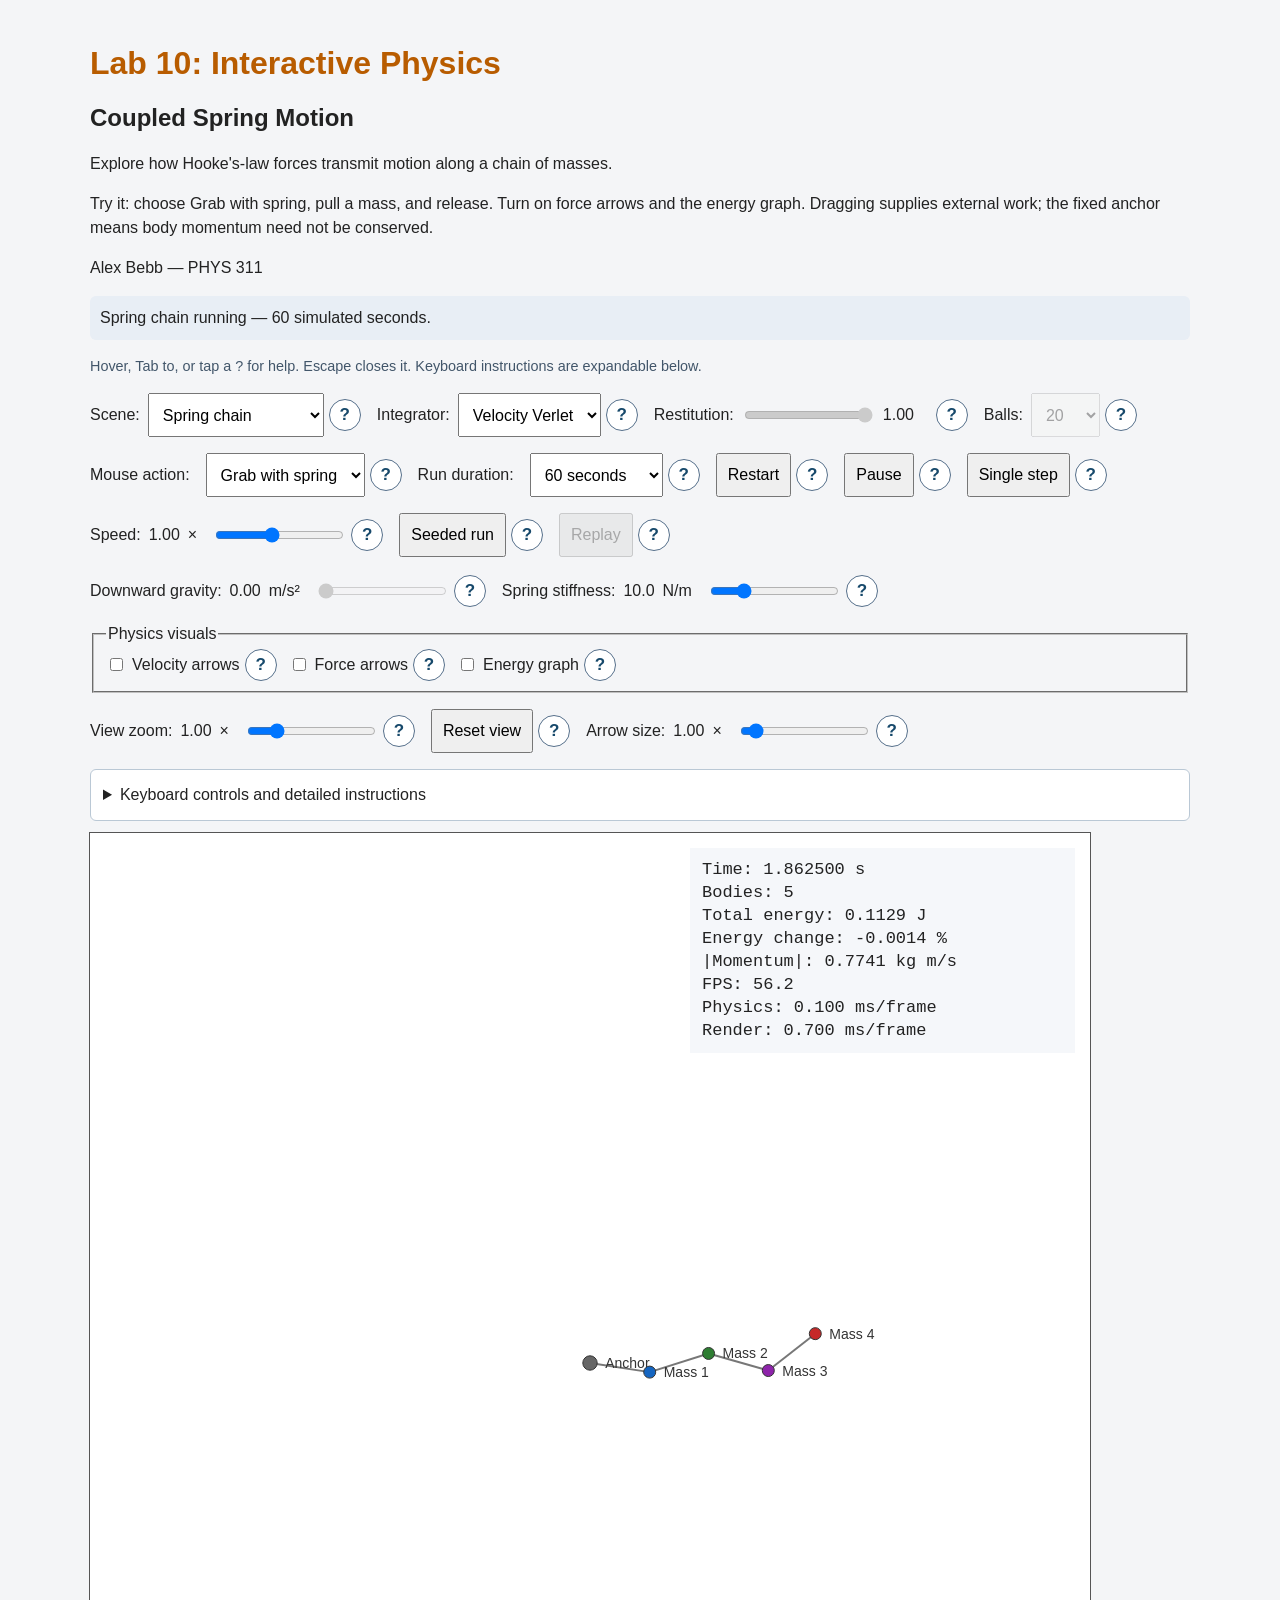
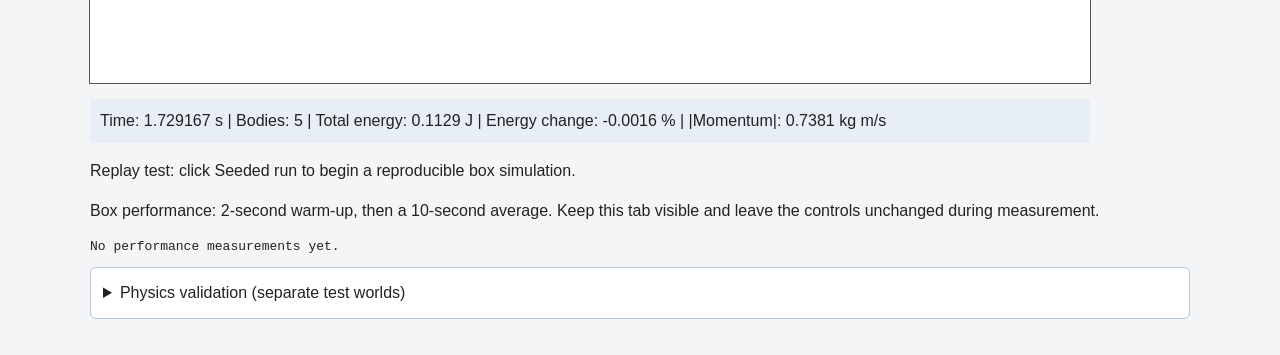
==== project/index.html @ 2d0d8fc6 "Save suspension prototype and project proposal" ====
<!DOCTYPE html>
<html lang="en">

<head>
    <meta charset="UTF-8">
    <meta name="viewport" content="width=device-width, initial-scale=1.0">
    <title>PHYS 311 — Lab 10</title>
    <link rel="icon" href="data:,">
    <link rel="stylesheet" href="./style.css">
    <link rel="stylesheet" href="./control-help.css">
</head>

<body>
    <main>
        <h1>Lab 10: Interactive Physics</h1>
        <section aria-labelledby="purposeHeading">
            <h2 id="purposeHeading">Launch, Fall, and Bounce</h2>

            <p>
                How do gravity and bounce affect a launched ball?
                Launch a ball, compare its motion with the predicted path,
                and explore what happens when it hits the walls.
            </p>

            <p>
                <strong>Try it:</strong>
                Choose the ball-box scene and “Launch a ball.”
                Set downward gravity to 2 m/s², then press in an empty
                part of the box, pull backward, and release.
                Change restitution to compare nearly elastic bounces
                with bounces that lose kinetic energy.
            </p>

            <p>
                The dashed preview predicts free flight under gravity.
                It ends at the box boundary and does not predict collisions
                with other balls. Launching and dragging add energy, so
                energy changes during interaction are not conservation tests.
            </p>
        </section>
        <p>Alex Bebb — PHYS 311</p>

        <p id="status">Loading JavaScript…</p>

        <div class="controls">
            <label for="sceneSelect">
                Scene:
                <select id="sceneSelect">
                    <option value="box">20-ball box</option>
                    <option value="gravity">Gravitational orbits</option>
                    <option value="springs" selected>Spring chain</option>
                </select>
            </label>

            <label for="integratorSelect">
                Integrator:
                <select id="integratorSelect">
                    <option value="verlet">Velocity Verlet</option>
                    <option value="euler-cromer">Euler–Cromer</option>
                    <option value="euler">Euler</option>
                </select>
            </label>

            <label for="restitutionInput">
                Restitution:
                <input id="restitutionInput" type="range" min="0" max="1" step="0.05" value="1">
                <span id="restitutionValue">1.00</span>
            </label>

            <label for="bodyCountSelect">
                Balls:
                <select id="bodyCountSelect">
                    <option value="20">20</option>
                    <option value="50">50</option>
                    <option value="100">100</option>
                    <option value="200">200</option>
                </select>
            </label>

            <label for="interactionSelect">Mouse action:</label>
            <select id="interactionSelect">
                <option value="drag" selected>Grab with spring</option>
                <option value="launch">Launch a ball</option>
            </select>

            <label for="durationSelect">Run duration:</label>
            <select id="durationSelect" aria-describedby="durationHelp">
                <option value="30">30 seconds</option>
                <option value="60" selected>60 seconds</option>
                <option value="120">120 seconds</option>
                <option value="unlimited">Unlimited</option>
            </select>

            <button id="restartButton" type="button">Restart</button>
            <button id="pauseButton" type="button">Pause</button>
            <button id="stepButton" type="button">Single step</button>

            <label for="speedInput">
                Speed: <span id="speedValue">1.00</span>×
            </label>
            <input id="speedInput" type="range" min="0.25" max="2" step="0.25" value="1">
            <button id="seededRunButton" type="button">Seeded run</button>
            <button id="replayButton" type="button" disabled>Replay</button>
        </div>

        <p>
            Keyboard shortcuts when no form control is focused:
            Space = pause/resume;
            period (.) = single step;
            R = reset;
            − / + = speed;
            I = cycle integrators.
            Use Tab to reach controls and arrow keys to adjust sliders
            or select options.
        </p>

        <div class="controls">
            <label for="gravityInput">
                Downward gravity:
                <span id="gravityValue">0.00</span> m/s²
            </label>
            <input id="gravityInput" type="range" min="0" max="10" step="0.1" value="0">

            <label for="stiffnessInput">
                Spring stiffness:
                <span id="stiffnessValue">10.0</span> N/m
            </label>
            <input id="stiffnessInput" type="range" min="1" max="40" step="1" value="10">
        </div>

        <p>
            Gravity and restitution apply to the ball box.
            Spring stiffness applies to the spring chain.
            Changing gravity or stiffness starts a new energy comparison.
        </p>

        <p>
            Grab mode: drag an existing body with a spring.
            Launch mode (ball box only): press on empty space inside the box,
            pull backward, and release. A longer pull gives a faster launch.
        </p>
        <fieldset>
            <legend>Physics visuals</legend>

            <label for="showVelocity">
                <input id="showVelocity" type="checkbox">
                Velocity arrows
            </label>

            <label for="showForce">
                <input id="showForce" type="checkbox">
                Force arrows
            </label>

            <label for="showEnergy">
                <input id="showEnergy" type="checkbox">
                Energy graph
            </label>
        </fieldset>

        <div class="controls">
            <label for="zoomInput">
                View zoom: <span id="zoomValue">1.00</span>×
            </label>
            <input id="zoomInput" type="range" min="0.5" max="3" step="0.1" value="1">
            <button id="resetViewButton" type="button">Reset view</button>

            <label for="arrowScaleInput">
                Arrow size: <span id="arrowScaleValue">1.00</span>×
            </label>
            <input id="arrowScaleInput" type="range" min="0.25" max="10" step="0.25" value="1">
        </div>

        <p>
            Zoom changes the view around its center; zooming in may hide
            bodies near the edges. Reset view restores 1× zoom.
            Arrow size magnifies both arrow types without changing the physics.
            Arrow lengths remain capped.
        </p>

        <p>
            Velocity arrows show motion direction and relative speed.
            Force arrows show the most recently calculated continuous force;
            collision impulses are not included. Long arrows are capped.
            The energy graph shows recent total mechanical energy, including
            changes caused by interaction.
        </p>

        <p id="canvasKeyboardHelp">
            Keyboard: Tab to the canvas.
            In Grab mode, N grabs the next movable body;
            arrow keys move its spring target; G releases it.
            In Launch mode, Enter begins aiming;
            arrow keys adjust the pull;
            Shift plus arrow keys moves the launch position;
            Enter launches.
            Escape cancels either interaction.
            Space pauses or resumes; period advances one step.
        </p>

        <canvas id="sim" width="1000" height="850" tabindex="0" aria-label="Interactive physics simulation"
            aria-describedby="canvasKeyboardHelp">
            Your browser does not support HTML Canvas.
        </canvas>

        <p id="textDiagnostics" aria-label="Simulation diagnostics">
            Waiting for simulation data.
        </p>
        <section id="energyPanel" hidden aria-labelledby="energyHeading">
            <h2 id="energyHeading">Mechanical energy</h2>

            <canvas id="energyCanvas" width="1000" height="180" role="img"
                aria-label="Recent total mechanical energy versus simulated time" aria-describedby="energySummary">
                The energy graph requires Canvas support.
                Its latest value is provided below.
            </canvas>

            <p id="energySummary">Waiting for energy samples.</p>
        </section>

        <p id="durationHelp">
            Duration is measured in simulated seconds.
            Changes apply on Restart or when switching scenes.
            Seeded run and Replay always use 60 seconds.
        </p>

        <p id="replayResults">
            Replay test: click Seeded run to begin a reproducible box simulation.
        </p>

        <p>
            Box performance: 2-second warm-up, then a 10-second average.
            Keep this tab visible and leave the controls unchanged during measurement.
        </p>
        <pre id="performanceResults">No performance measurements yet.</pre>

    </main>

    <script type="module" src="./main.js"></script>
    <script type="module" src="./control-help.js"></script>
</body>

</html>
---- project/style.css ----
body {
  margin: 0;
  padding: 24px;
  font-family: Arial, sans-serif;
  background: #f4f5f7;
  color: #222;
}

main {
  max-width: 1100px;
  margin: 0 auto;
}

h1 {
  color: #b85c00;
}

#status {
  padding: 10px;
  background: #e8eef5;
  border-radius: 6px;
}

canvas {
  display: block;
  width: 100%;
  max-width: 1000px;
  height: auto;
  background: white;
  border: none;
  outline: 1px solid #555;
  touch-action: none;
}

.controls {
  display: flex;
  flex-wrap: wrap;
  align-items: center;
  gap: 16px;
  margin: 16px 0;
}

.controls label {
  display: flex;
  align-items: center;
  gap: 8px;
}

.controls select,
.controls button {
  font: inherit;
  padding: 6px 10px;
}

.controls button {
  cursor: pointer;
}

#restitutionValue {
  min-width: 3em;
}

button:focus-visible,
input:focus-visible,
select:focus-visible {
  outline: 3px solid #1565c0;
  outline-offset: 3px;
}

#sim:focus-visible {
  outline: 3px solid #005a9c;
  outline-offset: 4px;
}

#energyPanel[hidden] {
  display: none;
}

#energyPanel {
  max-width: 1000px;
  margin: 20px 0;
}

#energyHeading {
  font-size: 1.1rem;
}

#energyCanvas {
  width: 100%;
  max-width: 1000px;
  height: 180px;
  touch-action: auto;
}

#energySummary {
  font-size: 0.9rem;
  line-height: 1.4;
}

/* Responsive controls and simulation display. */
* {
  box-sizing: border-box;
}

body {
  padding: clamp(12px, 3vw, 24px);
}

main {
  min-width: 0;
}

#sim {
  width: 100%;
  max-width: 1000px;
  aspect-ratio: 1000 / 850;
  height: auto;
}

fieldset {
  min-width: 0;
  display: flex;
  flex-wrap: wrap;
  gap: 12px;
}

fieldset label {
  display: inline-flex;
  align-items: center;
  gap: 6px;
}

.controls label {
  flex-wrap: wrap;
}

button,
select,
input {
  max-width: 100%;
}

button,
select {
  min-height: 44px;
}

input[type="range"] {
  min-height: 32px;
}

p {
  line-height: 1.5;
}

pre {
  white-space: pre-wrap;
  overflow-wrap: anywhere;
}

#textDiagnostics {
  max-width: 1000px;
  padding: 10px;
  background: #e8eef5;
  font-variant-numeric: tabular-nums;
  overflow-wrap: anywhere;
}

@media (max-width: 600px) {
  .controls {
    gap: 10px;
  }

  h1 {
    font-size: 1.5rem;
  }
}
---- project/control-help.css ----
.help-unit { display: inline-flex; align-items: center; gap: 5px; max-width: 100%; }
.help-unit > label { min-width: 0; flex-wrap: wrap; }
.controls .help-button, .help-button {
    flex: 0 0 32px; width: 32px; height: 32px; min-height: 32px;
    padding: 0; border: 1px solid #56708b; border-radius: 50%;
    background: #fff; color: #17496b; font: bold 17px Arial, sans-serif;
    cursor: help;
}
.help-button:focus-visible { outline: 3px solid #1565c0; outline-offset: 3px; }
.control-tooltip {
    position: fixed; z-index: 1000; box-sizing: border-box;
    width: min(340px, calc(100vw - 24px)); max-height: calc(100dvh - 24px);
    overflow: auto; padding: 12px 14px; border: 1px solid #6b839a;
    border-radius: 8px; background: #142d42; color: white;
    box-shadow: 0 4px 15px #0004; font: 15px/1.45 Arial, sans-serif;
}
.control-tooltip[hidden] { display: none; }
.help-note { font-size: .9rem; color: #42566a; }
.reference-details, .validation-details {
    margin: 12px 0; padding: 10px 12px; border: 1px solid #bac8d5;
    border-radius: 6px; background: #fff;
}
summary { cursor: pointer; padding: 6px 0; }
summary:focus-visible { outline: 3px solid #1565c0; }
.validation-details button { padding: 8px 12px; font: inherit; }
.validation-details pre { white-space: pre-wrap; overflow-wrap: anywhere; font-size: 13px; }
@media (pointer: coarse) {
    .controls .help-button, .help-button { flex-basis: 44px; width: 44px; height: 44px; }
}
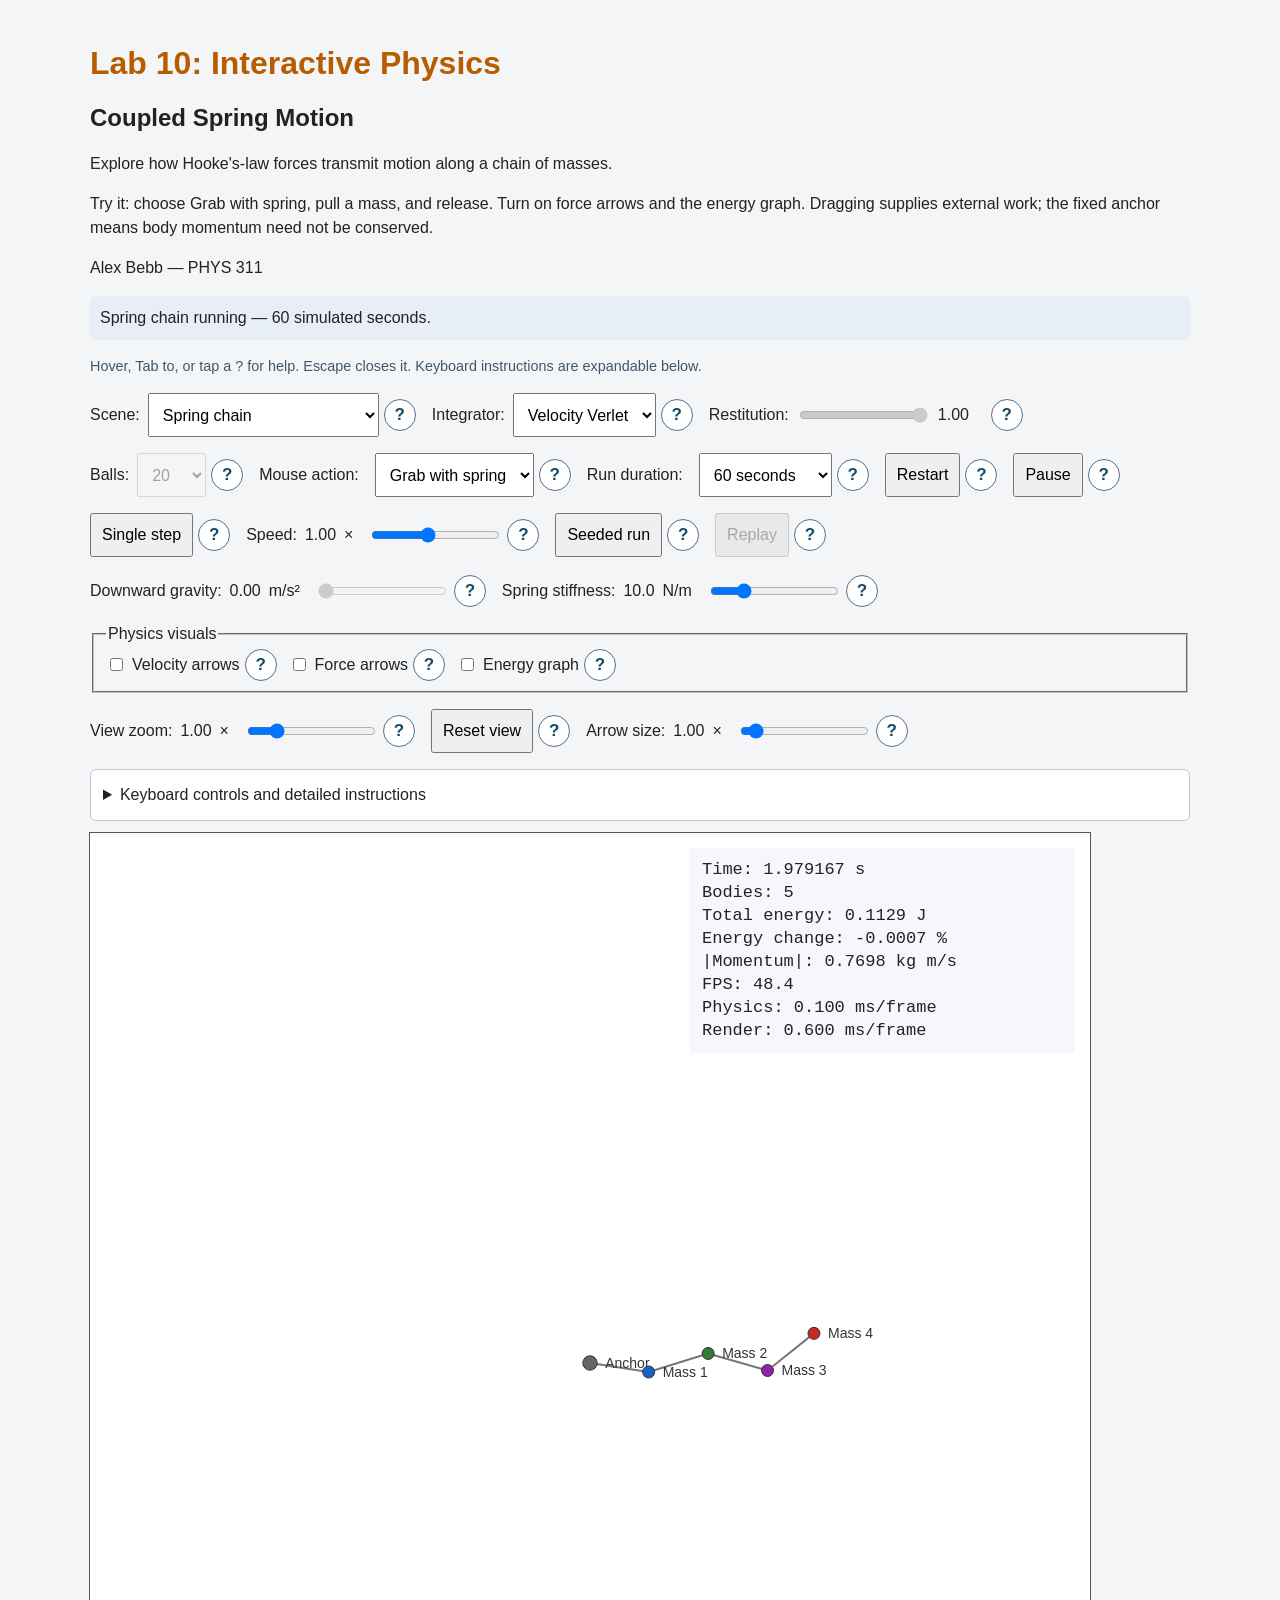
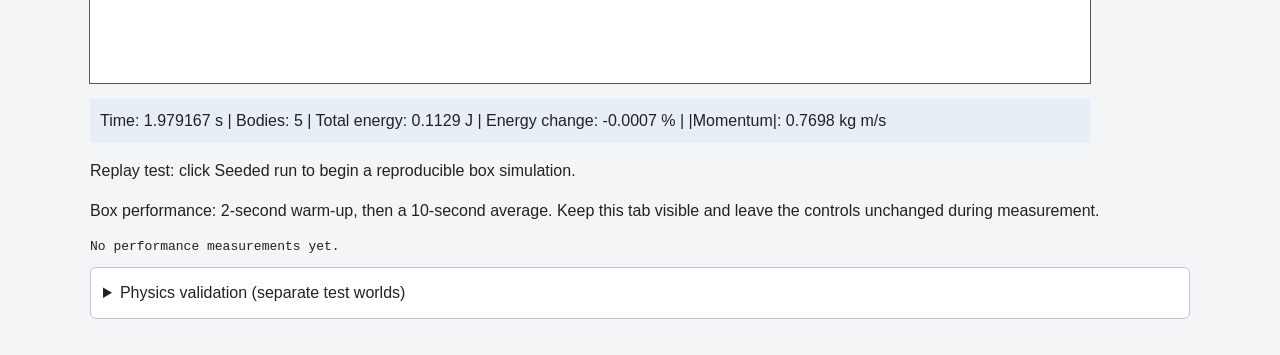
==== commit 8c240800: "Add fixed-support suspension scene using angular Verlet" ====
--- a/project/index.html
+++ b/project/index.html
@@ -49,6 +49,7 @@
                     <option value="box">20-ball box</option>
                     <option value="gravity">Gravitational orbits</option>
                     <option value="springs" selected>Spring chain</option>
+                    <option value="suspension">Burial Shaft — suspension</option>
                 </select>
             </label>
 
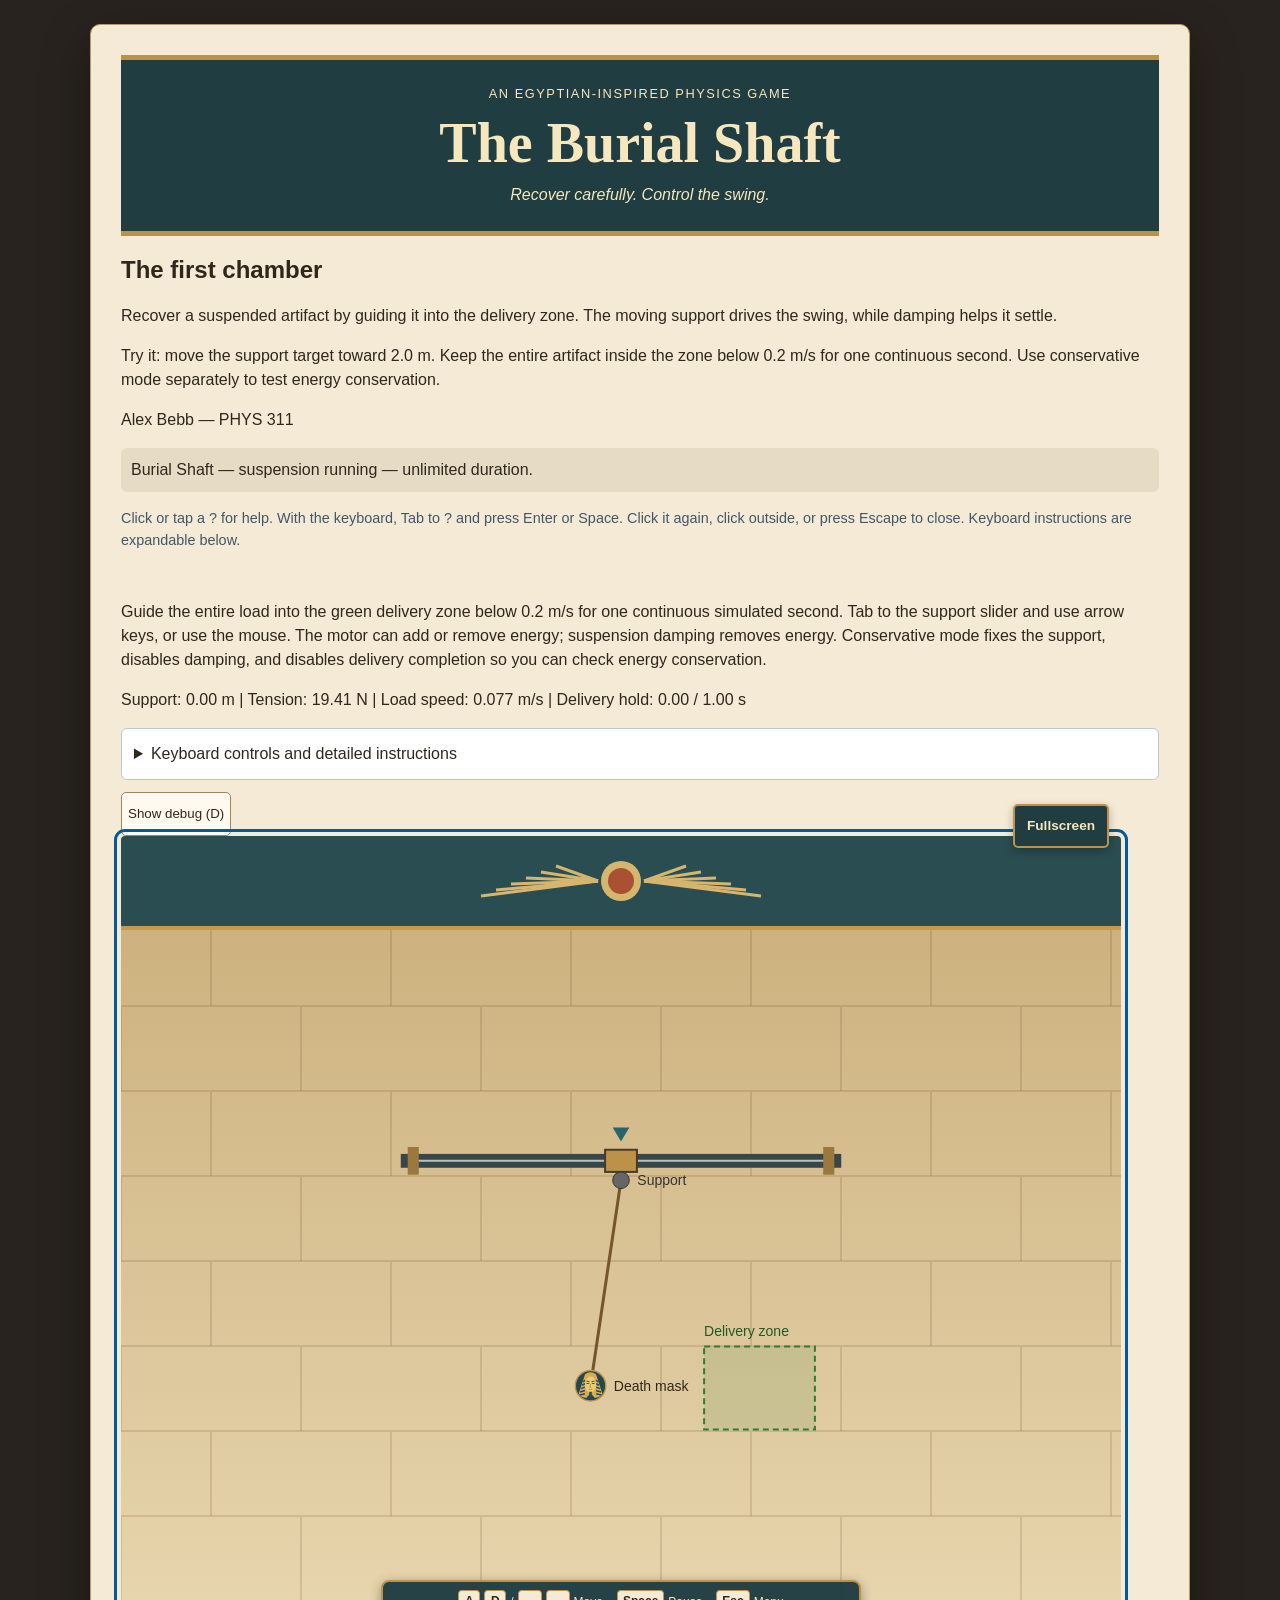
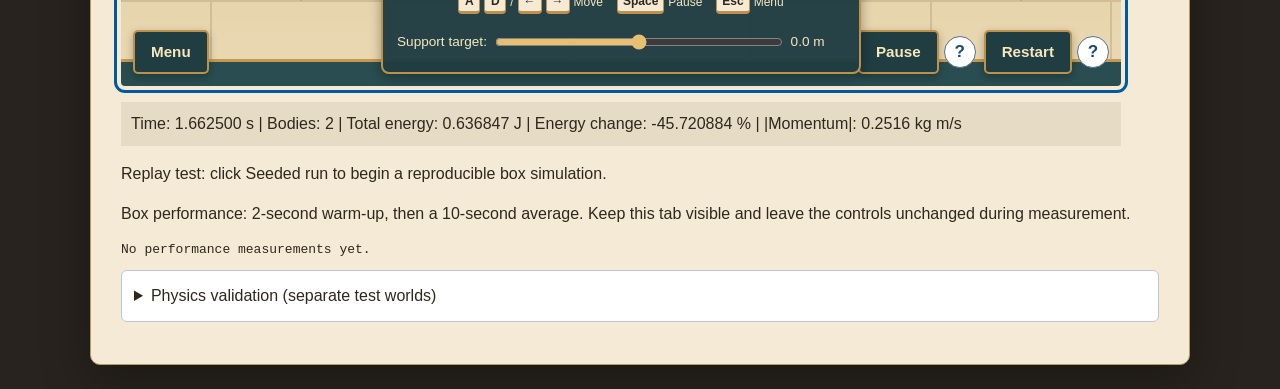
==== commit bb35c4a3: "Pushing for the midweek check-in" ====
--- a/project/index.html
+++ b/project/index.html
@@ -4,7 +4,7 @@
 <head>
     <meta charset="UTF-8">
     <meta name="viewport" content="width=device-width, initial-scale=1.0">
-    <title>PHYS 311 — Lab 10</title>
+    <title>The Burial Shaft — Alex Bebb</title>
     <link rel="icon" href="data:,">
     <link rel="stylesheet" href="./style.css">
     <link rel="stylesheet" href="./control-help.css">
@@ -12,30 +12,24 @@
 
 <body>
     <main>
-        <h1>Lab 10: Interactive Physics</h1>
+        <header class="game-header">
+            <p class="game-eyebrow">An Egyptian-inspired physics game</p>
+            <h1>The Burial Shaft</h1>
+            <p class="game-subtitle">Recover carefully. Control the swing.</p>
+        </header>
+
         <section aria-labelledby="purposeHeading">
-            <h2 id="purposeHeading">Launch, Fall, and Bounce</h2>
-
+            <h2 id="purposeHeading">The first chamber</h2>
             <p>
-                How do gravity and bounce affect a launched ball?
-                Launch a ball, compare its motion with the predicted path,
-                and explore what happens when it hits the walls.
+                Guide a suspended archaeological find into the delivery zone.
+                Move the support carefully, let the swinging settle, and keep
+                the entire load inside the zone below 0.2 m/s for one second.
             </p>
-
             <p>
-                <strong>Try it:</strong>
-                Choose the ball-box scene and “Launch a ball.”
-                Set downward gravity to 2 m/s², then press in an empty
-                part of the box, pull backward, and release.
-                Change restitution to compare nearly elastic bounces
-                with bounces that lose kinetic energy.
-            </p>
-
-            <p>
-                The dashed preview predicts free flight under gravity.
-                It ends at the box boundary and does not predict collisions
-                with other balls. Launching and dragging add energy, so
-                energy changes during interaction are not conservation tests.
+                Choose <strong>Burial Shaft — suspension</strong>.
+                Use the support slider with the mouse, or Tab to it and
+                use the arrow keys. Restart begins a new attempt.
+                The other scenes remain available as physics demonstrations.
             </p>
         </section>
         <p>Alex Bebb — PHYS 311</p>
@@ -48,8 +42,8 @@
                 <select id="sceneSelect">
                     <option value="box">20-ball box</option>
                     <option value="gravity">Gravitational orbits</option>
-                    <option value="springs" selected>Spring chain</option>
-                    <option value="suspension">Burial Shaft — suspension</option>
+                    <option value="springs">Spring chain</option>
+                    <option value="suspension" selected>Burial Shaft — suspension</option>
                 </select>
             </label>
 
@@ -87,13 +81,14 @@
             <label for="durationSelect">Run duration:</label>
             <select id="durationSelect" aria-describedby="durationHelp">
                 <option value="30">30 seconds</option>
-                <option value="60" selected>60 seconds</option>
+                <option value="60">60 seconds</option>
                 <option value="120">120 seconds</option>
-                <option value="unlimited">Unlimited</option>
+                <option value="unlimited" selected>Unlimited</option>
             </select>
 
             <button id="restartButton" type="button">Restart</button>
             <button id="pauseButton" type="button">Pause</button>
+            <button id="menuButton" type="button">Menu</button>
             <button id="stepButton" type="button">Single step</button>
 
             <label for="speedInput">
@@ -235,6 +230,58 @@
         </p>
         <pre id="performanceResults">No performance measurements yet.</pre>
 
+        <dialog id="gameMenu" aria-labelledby="gameMenuHeading">
+            <h2 id="gameMenuHeading">The Burial Shaft</h2>
+            <p id="gameMenuStatus">Game paused.</p>
+            <p class="menu-hint">
+                Press Esc or choose Close menu to inspect the paused scene.
+                Choose Resume when you are ready to continue.
+            </p>
+
+            <div class="menu-actions">
+                <button id="menuResume" type="button" autofocus>
+                    Resume
+                </button>
+                <button id="menuRestart" type="button">
+                    Restart scene
+                </button>
+            </div>
+
+            <details id="menuSettings">
+                <summary>Settings and physics tools</summary>
+                <p>
+                    Scene and certain physics changes restart the simulation.
+                    Close the menu or select Resume when ready to continue.
+                </p>
+                <div id="menuSettingsContent"></div>
+            </details>
+
+            <details class="menu-instructions">
+                <summary>Instructions</summary>
+                <p>
+                    In the Burial Shaft, move the support slider to guide the
+                    suspended artifact. Tab to the slider and use the arrow
+                    keys for keyboard control.
+                </p>
+                <p>
+                    Keep the entire artifact inside the delivery zone below
+                    0.2 m/s for one continuous simulated second.
+                    Moving the support can add or remove energy;
+                    damping gradually reduces the swing.
+                </p>
+                <p>
+                    Conservative mode fixes the support, removes damping,
+                    and disables delivery completion for physics testing.
+                </p>
+                <p>
+                    Other physics scenes retain their own controls and
+                    question-mark help buttons.
+                </p>
+            </details>
+
+            <button id="menuClose" type="button">Close menu</button>
+        </dialog>
+
     </main>
 
     <script type="module" src="./main.js"></script>
--- a/project/style.css
+++ b/project/style.css
@@ -174,4 +174,419 @@
   h1 {
     font-size: 1.5rem;
   }
+}
+
+/* Burial Shaft visual theme */
+body {
+  background: #28231e;
+  color: #30271c;
+}
+
+main {
+  padding: clamp(14px, 3vw, 30px);
+  background: #f4ead5;
+  border: 1px solid #b59a66;
+  border-radius: 10px;
+  box-shadow: 0 16px 50px #0005;
+}
+
+.game-header {
+  padding: 24px 16px;
+  text-align: center;
+  color: #f6e7be;
+  background: #203d42;
+  border-top: 5px solid #bb914b;
+  border-bottom: 5px solid #bb914b;
+}
+
+.game-header h1 {
+  margin: 8px 0;
+  color: #f6e7be;
+  font-family: Georgia, serif;
+  font-size: clamp(2rem, 5vw, 3.5rem);
+}
+
+.game-eyebrow {
+  margin: 0;
+  font-size: 0.8rem;
+  letter-spacing: 0.12em;
+  text-transform: uppercase;
+}
+
+.game-subtitle {
+  margin: 0;
+  font-style: italic;
+}
+
+button,
+select {
+  color: #30271c;
+  background: #fffaf0;
+  border: 1px solid #9d855d;
+  border-radius: 5px;
+}
+
+button:not(:disabled) {
+  cursor: pointer;
+}
+
+button:not(:disabled):hover {
+  background: #e9d7ae;
+}
+
+button:disabled,
+select:disabled {
+  opacity: 0.6;
+}
+
+input[type="range"],
+input[type="checkbox"] {
+  accent-color: #28656a;
+}
+
+#status,
+#textDiagnostics {
+  background: #e6dcc5;
+}
+
+#sim {
+  outline: 2px solid #8b7049;
+  border-radius: 4px;
+}
+
+/* In-game pause menu */
+#gameMenu {
+  width: min(480px, calc(100vw - 32px));
+  max-height: calc(100dvh - 32px);
+  overflow-y: auto;
+  padding: 28px;
+  color: #f6e7be;
+  background: #203d42;
+  border: 3px solid #c49a50;
+  border-radius: 8px;
+  box-shadow: 0 20px 80px #0008;
+}
+
+#gameMenu::backdrop {
+  background: rgb(15 18 18 / 72%);
+}
+
+#gameMenu h2 {
+  margin-top: 0;
+  text-align: center;
+  font-family: Georgia, serif;
+  font-size: 1.8rem;
+}
+
+#gameMenuStatus {
+  text-align: center;
+}
+
+.menu-actions {
+  display: grid;
+  gap: 12px;
+}
+
+#gameMenu button {
+  width: 100%;
+  min-height: 48px;
+  padding: 10px 16px;
+  font: inherit;
+}
+
+.menu-instructions {
+  margin: 20px 0;
+  padding: 12px;
+  border: 1px solid #b59a66;
+}
+
+.menu-instructions summary {
+  cursor: pointer;
+  font-weight: bold;
+}
+
+#gameMenu :focus-visible {
+  outline: 3px solid #f4d77d;
+  outline-offset: 4px;
+}
+
+.game-toolbar {
+  display: flex;
+  flex-wrap: wrap;
+  align-items: center;
+  gap: 10px;
+  margin: 14px 0;
+}
+
+#menuSettings {
+  margin: 20px 0;
+  padding: 12px;
+  border: 1px solid #b59a66;
+}
+
+#menuSettings>summary {
+  cursor: pointer;
+  font-weight: bold;
+}
+
+#menuSettingsContent {
+  margin-top: 14px;
+  padding: 14px;
+  color: #30271c;
+  background: #f4ead5;
+  border-radius: 5px;
+}
+
+#menuSettingsContent .controls {
+  gap: 12px;
+}
+
+#menuSettingsContent button {
+  width: auto;
+}
+
+/* Keep question-mark buttons compact inside the menu. */
+#gameMenu .help-button {
+  width: 28px;
+  min-width: 28px;
+  min-height: 28px;
+  height: 28px;
+  padding: 0;
+}
+
+#menuSettingsContent .visuals-select-all {
+  flex-basis: 100%;
+  padding-bottom: 10px;
+  border-bottom: 1px solid #b59a66;
+  font-weight: bold;
+}
+
+.menu-hint {
+  font-size: 0.9rem;
+  line-height: 1.5;
+  color: #f6e7be;
+  text-align: center;
+}
+
+/* Game controls layered over the canvas. */
+.game-area {
+  position: relative;
+  width: 100%;
+  max-width: 1000px;
+  isolation: isolate;
+}
+
+.game-area .game-toolbar {
+  position: absolute;
+  z-index: 2;
+  top: 12px;
+  left: 12px;
+  right: 12px;
+  justify-content: center;
+  gap: 8px;
+  margin: 0;
+  pointer-events: none;
+}
+
+.game-area .game-toolbar>* {
+  pointer-events: auto;
+}
+
+.game-toolbar button:not(.help-button) {
+  min-height: 44px;
+  padding: 8px 16px;
+  font: bold 0.95rem Arial, sans-serif;
+  color: #f6e7be;
+  background: #203d42;
+  border: 2px solid #bb914b;
+  box-shadow: 0 3px 8px #0004;
+}
+
+.game-toolbar button:not(.help-button):hover {
+  background: #28656a;
+}
+
+.game-bottom-controls {
+  position: absolute;
+  z-index: 2;
+  bottom: 12px;
+  left: 50%;
+  transform: translateX(-50%);
+  width: min(560px, calc(100% - 24px));
+  padding: 8px 14px;
+  color: #f6e7be;
+  background: rgb(32 61 66 / 96%);
+  border: 2px solid #bb914b;
+  border-radius: 8px;
+  box-shadow: 0 3px 12px #0005;
+}
+
+.game-bottom-controls[hidden] {
+  display: none;
+}
+
+.game-shortcuts {
+  display: flex;
+  flex-wrap: wrap;
+  justify-content: center;
+  align-items: center;
+  gap: 6px 14px;
+  margin-bottom: 6px;
+  font-size: 0.75rem;
+}
+
+.game-shortcuts>span {
+  display: inline-flex;
+  align-items: center;
+  gap: 4px;
+}
+
+.game-shortcuts kbd {
+  padding: 3px 5px;
+  min-width: 22px;
+  text-align: center;
+  font: bold 0.75rem Arial, sans-serif;
+  color: #30271c;
+  background: #f4ead5;
+  border: 1px solid #bb914b;
+  border-bottom-width: 3px;
+  border-radius: 4px;
+}
+
+.game-support-control {
+  display: flex;
+  flex-wrap: wrap;
+  align-items: center;
+  justify-content: center;
+  gap: 8px;
+  font-size: 0.85rem;
+}
+
+.game-support-control input {
+  flex: 1 1 100px;
+  min-width: 80px;
+  min-height: 44px;
+  margin: 0;
+  accent-color: #e7bf70;
+}
+
+.game-support-control output {
+  min-width: 4em;
+  font-variant-numeric: tabular-nums;
+}
+
+.game-area button:focus-visible,
+.game-area input:focus-visible {
+  outline: 3px solid #fff2b5;
+  outline-offset: 3px;
+}
+
+@media (max-width: 480px) {
+  .game-area .game-toolbar {
+    top: 6px;
+    left: 6px;
+    right: 6px;
+    gap: 5px;
+  }
+
+  .game-toolbar button:not(.help-button) {
+    padding: 6px 9px;
+    font-size: 0.8rem;
+  }
+
+  .game-bottom-controls {
+    bottom: 6px;
+    width: calc(100% - 12px);
+    padding: 6px 8px;
+  }
+
+  .game-shortcuts {
+    gap: 4px 8px;
+  }
+}
+
+/* Bottom corners: Menu left; Pause and Restart right. */
+.game-area .game-toolbar {
+  top: auto;
+  bottom: 12px;
+  left: 12px;
+  right: 12px;
+  display: flex;
+  flex-wrap: nowrap;
+  justify-content: flex-end;
+  align-items: center;
+  gap: 8px;
+}
+
+.game-area .game-toolbar > :first-child {
+  margin-right: auto;
+}
+
+/* Leave room between the two corner button groups. */
+.game-area .game-bottom-controls {
+  width: min(480px, calc(100% - 440px));
+}
+
+/* On narrower screens, put the slider above the corner buttons. */
+@media (max-width: 900px) {
+  .game-area .game-bottom-controls {
+    bottom: 72px;
+    width: min(480px, calc(100% - 24px));
+  }
+}
+
+@media (max-width: 480px) {
+  .game-area .game-toolbar {
+    top: auto;
+    bottom: 6px;
+    left: 6px;
+    right: 6px;
+    gap: 5px;
+  }
+
+  .game-area .game-bottom-controls {
+    bottom: 66px;
+    width: calc(100% - 12px);
+  }
+}
+
+/* Fullscreen action stays clear of the bottom gameplay controls. */
+.game-fullscreen-button {
+  position: absolute;
+  z-index: 3;
+  top: 12px;
+  right: 12px;
+  min-height: 44px;
+  padding: 8px 12px;
+  font: bold 0.85rem Arial, sans-serif;
+  color: #f6e7be;
+  background: #203d42;
+  border: 2px solid #bb914b;
+  border-radius: 5px;
+  box-shadow: 0 3px 8px #0004;
+}
+
+.game-fullscreen-button:not(:disabled):hover {
+  background: #28656a;
+}
+
+/* Preserve the canvas proportions; do not stretch the physics view. */
+.game-area:fullscreen {
+  width: 100%;
+  height: 100%;
+  max-width: none;
+  display: flex;
+  align-items: center;
+  justify-content: center;
+  background: #181b19;
+}
+
+.game-area:fullscreen #sim {
+  width: min(100vw, calc(100dvh * 1000 / 850));
+  max-width: none;
+  height: auto;
+  flex: 0 0 auto;
+  aspect-ratio: 1000 / 850;
+  border-radius: 0;
+  outline: none;
 }
--- a/project/control-help.css
+++ b/project/control-help.css
@@ -4,7 +4,7 @@
     flex: 0 0 32px; width: 32px; height: 32px; min-height: 32px;
     padding: 0; border: 1px solid #56708b; border-radius: 50%;
     background: #fff; color: #17496b; font: bold 17px Arial, sans-serif;
-    cursor: help;
+    cursor: pointer;
 }
 .help-button:focus-visible { outline: 3px solid #1565c0; outline-offset: 3px; }
 .control-tooltip {
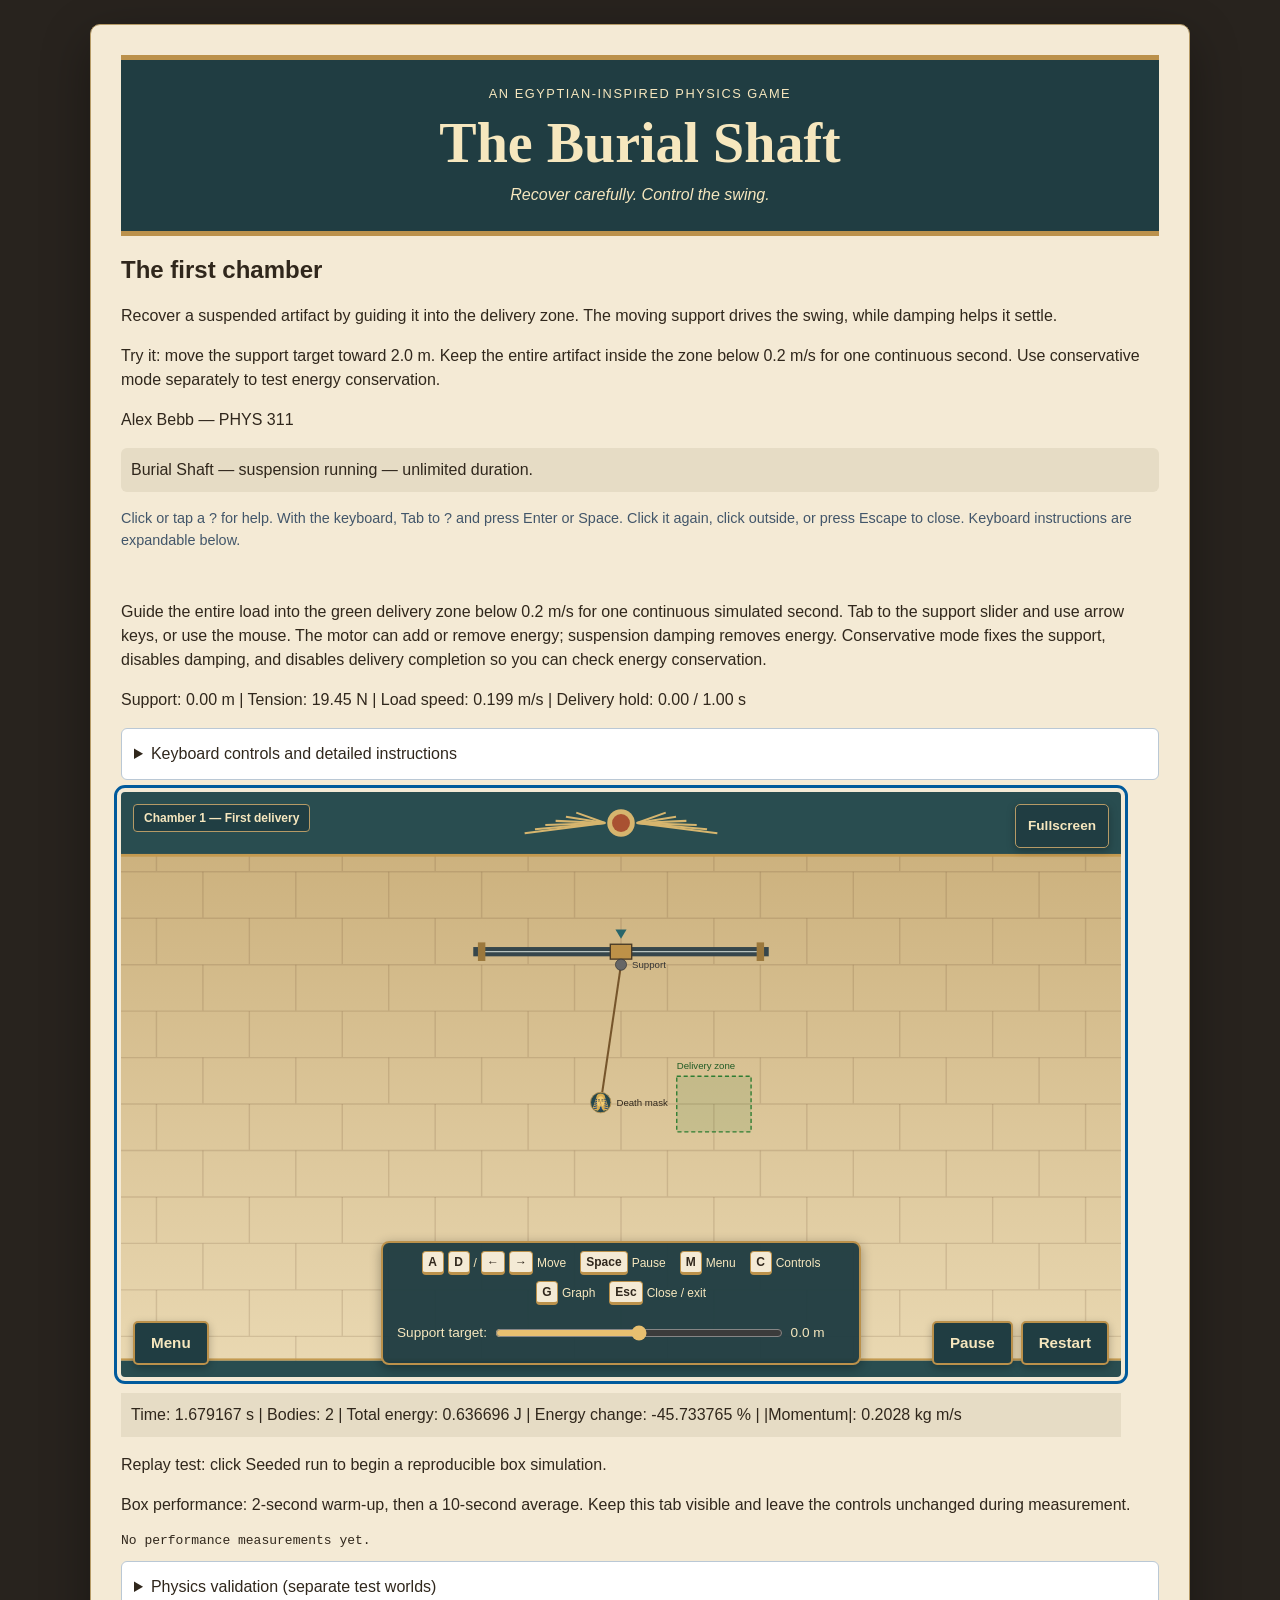
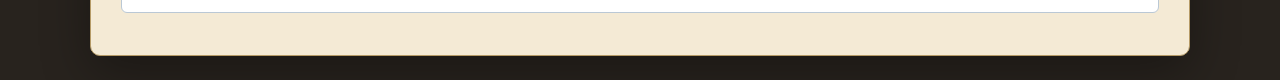
==== commit 8cb6d341: "Fix animation freeze caused by debug-panel startup order Start the animation after the game interfac" ====
--- a/project/index.html
+++ b/project/index.html
@@ -152,6 +152,10 @@
                 <input id="showEnergy" type="checkbox">
                 Energy graph
             </label>
+            <label for="showCoordinates">
+                <input id="showCoordinates" type="checkbox">
+                Pointer coordinates on game
+            </label>
         </fieldset>
 
         <div class="controls">
@@ -238,9 +242,12 @@
                 Choose Resume when you are ready to continue.
             </p>
 
-            <div class="menu-actions">
+            <div id="mainMenuActions" class="menu-actions">
                 <button id="menuResume" type="button" autofocus>
                     Resume
+                </button>
+                <button id="menuChamberSelect" type="button">
+                    Chamber Select
                 </button>
                 <button id="menuRestart" type="button">
                     Restart scene
--- a/project/style.css
+++ b/project/style.css
@@ -518,7 +518,7 @@
   gap: 8px;
 }
 
-.game-area .game-toolbar > :first-child {
+.game-area .game-toolbar> :first-child {
   margin-right: auto;
 }
 
@@ -589,4 +589,709 @@
   aspect-ratio: 1000 / 850;
   border-radius: 0;
   outline: none;
+}
+
+/* View buttons share the existing fullscreen corner on desktop. */
+.game-view-controls {
+  position: absolute;
+  z-index: 3;
+  top: 12px;
+  right: 12px;
+  display: flex;
+  flex-wrap: wrap;
+  gap: 6px;
+}
+
+.game-view-controls .game-fullscreen-button {
+  position: static;
+}
+
+.touch-view-button,
+.game-touch-movement {
+  display: none;
+}
+
+/* Expanded webpage view when native fullscreen is unavailable. */
+.game-area.is-expanded {
+  position: fixed;
+  inset: 0;
+  z-index: 1000;
+  width: 100%;
+  height: 100dvh;
+  max-width: none;
+  overflow: auto;
+  background: #181b19;
+}
+
+.game-area.is-expanded #sim {
+  width: min(100%, calc(100dvh * 1000 / 850));
+  margin-inline: auto;
+}
+
+/* Touch and narrow screens: controls occupy their own space. */
+.game-area.touch-layout {
+  display: flex;
+  flex-direction: column;
+  gap: 8px;
+}
+
+.game-area.touch-layout #sim {
+  order: 0;
+  flex: 0 0 auto;
+}
+
+.game-area.touch-layout .game-view-controls {
+  position: static;
+  order: 1;
+  justify-content: center;
+}
+
+.game-area.touch-layout .touch-view-button {
+  display: inline-block;
+}
+
+.game-area.touch-layout .game-bottom-controls {
+  position: static;
+  order: 2;
+  transform: none;
+  width: 100%;
+  margin: 0;
+  padding: 8px;
+}
+
+.game-area.touch-layout .game-shortcuts {
+  display: none;
+}
+
+.game-area.touch-layout .game-touch-movement {
+  display: flex;
+  gap: 8px;
+  margin-bottom: 6px;
+}
+
+.game-touch-movement button {
+  flex: 1;
+  touch-action: none;
+  user-select: none;
+  -webkit-user-select: none;
+  -webkit-touch-callout: none;
+}
+
+.game-area.touch-layout .game-toolbar {
+  position: static;
+  order: 3;
+  width: 100%;
+  flex-wrap: wrap;
+  justify-content: center;
+  gap: 8px;
+  padding: 4px 0;
+}
+
+.game-area.touch-layout .game-toolbar> :first-child {
+  margin-right: 0;
+}
+
+.game-area.touch-layout .game-toolbar .help-button {
+  width: 28px;
+  min-width: 28px;
+  height: 28px;
+  min-height: 28px;
+  padding: 0;
+}
+
+.game-area.touch-layout .game-view-controls button,
+.game-touch-movement button {
+  min-height: 44px;
+  padding: 8px 12px;
+  font: bold 0.85rem Arial, sans-serif;
+  color: #f6e7be;
+  background: #203d42;
+  border: 2px solid #bb914b;
+  border-radius: 5px;
+}
+
+.game-area.touch-layout .game-support-control {
+  gap: 6px;
+}
+
+.game-area.touch-layout .game-support-control input {
+  min-width: 100px;
+  touch-action: pan-y;
+}
+
+/* Leave space for the dock in expanded/fullscreen touch view. */
+.game-area.touch-layout:is(:fullscreen, .is-expanded) {
+  justify-content: flex-start;
+  align-items: center;
+  overflow: auto;
+  padding: 8px;
+  padding-bottom: max(8px, env(safe-area-inset-bottom));
+}
+
+.game-area.touch-layout:is(:fullscreen, .is-expanded) #sim {
+  width: min(100%, calc(max(120px, 100dvh - 250px) * 1000 / 850));
+  max-width: 1000px;
+  margin-inline: auto;
+}
+
+.game-area.touch-layout:is(:fullscreen, .is-expanded) .game-bottom-controls {
+  max-width: 560px;
+}
+
+/* Responsive camera viewport. */
+.game-area #sim {
+  width: 100%;
+  max-width: none;
+  height: clamp(300px, 65dvh, 720px);
+  aspect-ratio: auto;
+}
+
+.game-area.touch-layout #sim {
+  height: clamp(280px, 52dvh, 620px);
+}
+
+/* Avoid double-tap page zoom on buttons. */
+.game-area button {
+  touch-action: manipulation;
+}
+
+.game-area .game-touch-movement button {
+  touch-action: none;
+}
+
+/* Fullscreen and expanded mode: world fills the viewport. */
+.game-area.game-area:is(:fullscreen, .is-expanded) {
+  display: block;
+  width: 100%;
+  height: 100dvh;
+  max-width: none;
+  padding: 0;
+  overflow: hidden;
+  background: #181b19;
+
+  --hud-left: max(8px, env(safe-area-inset-left));
+  --hud-right: max(8px, env(safe-area-inset-right));
+  --hud-top: max(8px, env(safe-area-inset-top));
+  --hud-bottom: max(8px, env(safe-area-inset-bottom));
+  --banner-height: calc(var(--hud-top) + 52px);
+}
+
+.game-area.game-area:is(:fullscreen, .is-expanded) #sim {
+  position: absolute;
+  inset: 0;
+  width: 100%;
+  height: 100%;
+  min-width: 0;
+  min-height: 0;
+  max-width: none;
+  margin: 0;
+  aspect-ratio: auto;
+  border-radius: 0;
+}
+
+.game-banner-size {
+  display: none;
+}
+
+.game-area:is(:fullscreen, .is-expanded) .game-banner-size {
+  display: block;
+  position: absolute;
+  inset: 0 0 auto;
+  height: var(--banner-height);
+  padding-top: var(--hud-top);
+  box-sizing: border-box;
+  pointer-events: none;
+}
+
+.game-area.game-area:is(:fullscreen, .is-expanded) .game-toolbar,
+.game-area.game-area:is(:fullscreen, .is-expanded) .game-view-controls {
+  position: absolute;
+  z-index: 4;
+  top: var(--hud-top);
+  bottom: auto;
+  display: flex;
+  flex-wrap: nowrap;
+  align-items: center;
+  gap: 6px;
+  width: auto;
+  max-width: none;
+  margin: 0;
+  padding: 0;
+}
+
+.game-area.game-area:is(:fullscreen, .is-expanded) .game-toolbar {
+  left: var(--hud-left);
+  right: auto;
+}
+
+.game-area.game-area:is(:fullscreen, .is-expanded) .game-view-controls {
+  left: auto;
+  right: var(--hud-right);
+}
+
+.game-area.game-area:is(:fullscreen, .is-expanded) .game-toolbar> :first-child {
+  margin-right: 0;
+}
+
+.game-area.game-area:is(:fullscreen, .is-expanded) button {
+  min-height: 44px;
+  padding: 6px 9px;
+  font-size: 12px;
+  white-space: nowrap;
+}
+
+.game-area.game-area:is(:fullscreen, .is-expanded) .touch-view-button {
+  display: inline-block;
+}
+
+.game-area.game-area:is(:fullscreen, .is-expanded) .game-fullscreen-button {
+  position: static;
+}
+
+/* Movement and zoom: opposite bottom corners. */
+.game-corner-controls {
+  display: none;
+}
+
+.game-area.touch-layout .game-corner-controls {
+  display: flex;
+  justify-content: space-between;
+  order: 2;
+}
+
+.game-corner {
+  display: flex;
+  gap: 6px;
+}
+
+.game-corner button {
+  min-width: 44px;
+  min-height: 44px;
+  background: #203d42;
+  color: #f6e7be;
+  border: 2px solid #bb914b;
+  border-radius: 6px;
+}
+
+.game-area .move-support {
+  touch-action: none;
+}
+
+.game-area:not(.touch-layout) .move-support,
+.game-area .move-support[hidden] {
+  display: none;
+}
+
+.game-area.game-area:is(:fullscreen, .is-expanded) .game-corner-controls {
+  display: block;
+  position: absolute;
+  inset: 0;
+  pointer-events: none;
+  z-index: 4;
+}
+
+.game-area:is(:fullscreen, .is-expanded) .game-corner {
+  position: absolute;
+  bottom: var(--hud-bottom);
+  pointer-events: auto;
+}
+
+.game-area:is(:fullscreen, .is-expanded) .game-corner-left {
+  left: var(--hud-left);
+}
+
+.game-area:is(:fullscreen, .is-expanded) .game-corner-right {
+  right: var(--hud-right);
+}
+
+/* Keep the slider usable above the corner buttons. */
+.game-area.game-area:is(:fullscreen, .is-expanded) .game-bottom-controls {
+  position: absolute;
+  z-index: 4;
+  inset: auto 0 0;
+  width: 100%;
+  max-width: none;
+  height: 128px;
+  margin: 0;
+  padding: 0;
+  transform: none;
+  background: transparent;
+  border: 0;
+  box-shadow: none;
+  pointer-events: none;
+}
+
+.game-area.game-area:is(:fullscreen, .is-expanded) .game-bottom-controls[hidden],
+.game-area.game-area:is(:fullscreen, .is-expanded) .game-shortcuts {
+  display: none;
+}
+
+.game-area.game-area:is(:fullscreen, .is-expanded) .game-support-control {
+  position: absolute;
+  left: 50%;
+  bottom: calc(var(--hud-bottom) + 56px);
+  transform: translateX(-50%);
+  box-sizing: border-box;
+  width: min(380px, calc(100% - 24px));
+  margin: 0;
+  padding: 8px 12px;
+  background: rgba(32, 66, 69, 0.85);
+  border: 1px solid #b89552;
+  border-radius: 8px;
+  pointer-events: auto;
+}
+
+/* Portrait: sun, gameplay buttons, then view buttons. */
+@media (max-width: 700px) {
+  .game-area.game-area:is(:fullscreen, .is-expanded) {
+    --banner-height: calc(var(--hud-top) + 136px);
+  }
+
+  .game-area.game-area:is(:fullscreen, .is-expanded) .game-toolbar {
+    top: calc(var(--hud-top) + 36px);
+    left: var(--hud-left);
+    right: var(--hud-right);
+    justify-content: space-between;
+  }
+
+  .game-area.game-area:is(:fullscreen, .is-expanded) .game-view-controls {
+    top: calc(var(--hud-top) + 84px);
+    left: var(--hud-left);
+    right: var(--hud-right);
+    justify-content: space-between;
+  }
+}
+
+/* Optional information panels work inside fullscreen too. */
+.game-area .game-info-panel {
+  position: absolute;
+  z-index: 8;
+  top: 12px;
+  left: 50%;
+  transform: translateX(-50%);
+  box-sizing: border-box;
+  width: min(620px, calc(100% - 24px));
+  max-height: calc(100% - 24px);
+  overflow: auto;
+  padding: 12px;
+  margin: 0;
+  background: #f4ead2;
+  color: #243d3f;
+  border: 2px solid #b89552;
+  border-radius: 8px;
+}
+
+.game-area .game-info-panel[hidden] {
+  display: none;
+}
+
+.game-area:is(:fullscreen, .is-expanded) .game-info-panel {
+  top: calc(var(--banner-height) + 8px);
+  max-height: calc(100% - var(--banner-height) - 16px);
+}
+
+.game-area #energyPanel {
+  margin: 0;
+}
+
+.game-info-panel h2 {
+  margin: 0 80px 12px 0;
+}
+
+.game-info-panel .panel-close {
+  float: right;
+}
+
+.game-info-panel #energyCanvas {
+  display: block;
+  width: 100%;
+  height: 180px;
+}
+
+.controls-list dt {
+  font-weight: bold;
+  margin-top: 8px;
+}
+
+.controls-list dd {
+  margin-left: 0;
+}
+
+/* Keep game buttons teal, including after tapping on a phone. */
+.game-area .game-corner button,
+.game-area .game-view-controls button,
+.game-area #gameMenu>.menu-actions button,
+.game-area #menuClose {
+  appearance: none;
+  -webkit-appearance: none;
+  background: #203d42;
+  background-image: none;
+  color: #f6e7be;
+  border: 1px solid #b59a66;
+  font-weight: bold;
+}
+
+.game-area .game-corner button:is(:hover, :active, :focus),
+.game-area .game-view-controls button:is(:hover, :active, :focus),
+.game-area #gameMenu>.menu-actions button:is(:hover, :active, :focus),
+.game-area #menuClose:is(:hover, :active, :focus) {
+  background: #28656a;
+  color: #f6e7be;
+}
+
+/* Match menu actions to the Settings/Instructions rows. */
+.game-area #gameMenu>.menu-actions button,
+.game-area #menuClose {
+  padding: 12px;
+  border-radius: 0;
+  text-align: left;
+}
+
+#gameMenu>.menu-actions {
+  margin-bottom: 12px;
+}
+
+/* Give the newly added controls section the same frame. */
+#gameMenu>details {
+  margin: 20px 0;
+  padding: 12px;
+  border: 1px solid #b59a66;
+}
+
+#gameMenu>details>summary {
+  font-weight: bold;
+  cursor: pointer;
+}
+
+/* Mobile expanded/fullscreen: slider against the safe bottom edge. */
+.game-area.game-area.touch-layout:is(:fullscreen, .is-expanded) .game-support-control {
+  bottom: env(safe-area-inset-bottom, 0px);
+  width: min(380px, calc(100% - 248px));
+  padding: 4px 8px;
+  gap: 6px;
+  font-size: 12px;
+}
+
+.game-area.game-area.touch-layout:is(:fullscreen, .is-expanded) .game-support-control input {
+  flex: 1 1 90px;
+  min-width: 60px;
+}
+
+.game-area.game-area.touch-layout:is(:fullscreen, .is-expanded) .game-support-control output {
+  min-width: 3.5em;
+}
+
+/* Upright phones: put the corner buttons above the bottom slider. */
+@media (orientation: portrait) {
+  .game-area.game-area.touch-layout:is(:fullscreen, .is-expanded) .game-support-control {
+    width: calc(100% - 24px);
+    max-width: 380px;
+  }
+
+  .game-area.game-area.touch-layout:is(:fullscreen, .is-expanded) .game-corner {
+    bottom: calc(var(--hud-bottom) + 64px);
+  }
+}
+
+/* Coordinates now belong to the G panel. */
+#pointerReadout {
+  padding-top: 8px;
+  border-top: 1px solid #b59a66;
+  font-family: monospace;
+  overflow-wrap: anywhere;
+}
+
+/* Optional coordinate readout; never intercept game input. */
+.game-area .coordinate-overlay {
+  position: absolute;
+  z-index: 6;
+  top: 72px;
+  left: 12px;
+  max-width: calc(100% - 24px);
+  margin: 0;
+  padding: 8px 10px;
+  color: #172d30;
+  background: rgba(255, 250, 240, 0.96);
+  border: 1px solid #b59a66;
+  border-radius: 4px;
+  font: 12px monospace;
+  overflow-wrap: anywhere;
+  pointer-events: none;
+}
+
+.game-area .coordinate-overlay[hidden] {
+  display: none;
+}
+
+.game-area:is(:fullscreen, .is-expanded) .coordinate-overlay {
+  top: calc(var(--banner-height) + 8px);
+}
+
+/* Chamber selection inside Settings and physics tools. */
+.lift-level-controls {
+  margin-top: 16px;
+  padding-top: 12px;
+  border-top: 1px solid #b59a66;
+}
+
+.lift-level-controls label {
+  display: block;
+  margin-bottom: 8px;
+  font-weight: bold;
+}
+
+.lift-level-controls select {
+  width: 100%;
+}
+
+#gameMenu .lift-level-controls button {
+  background: #203d42;
+  color: #f6e7be;
+  border: 1px solid #b59a66;
+}
+
+#gameMenu .lift-level-controls button:not(:disabled):hover {
+  background: #28656a;
+}
+
+/* Resume and Chamber Select share the first menu row. */
+#gameMenu #mainMenuActions {
+  grid-template-columns: repeat(2, minmax(0, 1fr));
+}
+
+#mainMenuActions #menuRestart {
+  grid-column: 1 / -1;
+}
+
+#mainMenuActions button {
+  min-width: 0;
+}
+
+#gameMenu > .lift-level-controls {
+  margin: 12px 0 20px;
+  padding: 12px;
+  border: 1px solid #b59a66;
+}
+
+/* Consistent chamber label inside the game area. */
+.game-area .chamber-badge {
+  position: absolute;
+  z-index: 5;
+  top: 12px;
+  left: 12px;
+  max-width: calc(100% - 24px);
+  margin: 0;
+  padding: 6px 10px;
+  background: rgba(32, 61, 66, 0.94);
+  color: #f6e7be;
+  border: 1px solid #b59a66;
+  border-radius: 4px;
+  font: bold 12px Arial, sans-serif;
+  pointer-events: none;
+}
+
+.game-area:is(:fullscreen, .is-expanded) .chamber-badge {
+  top: calc(var(--banner-height) + 8px);
+}
+
+.game-area .chamber-badge[hidden] {
+  display: none;
+}
+
+/* Leave room beneath the chamber label for optional coordinates. */
+.game-area .coordinate-overlay {
+  top: 52px;
+}
+
+.game-area:is(:fullscreen, .is-expanded) .coordinate-overlay {
+  top: calc(var(--banner-height) + 48px);
+}
+
+/* Real HTML completion panel with keyboard/touch buttons. */
+.game-area .chamber-complete-panel {
+  position: absolute;
+  z-index: 9;
+  top: 50%;
+  left: 50%;
+  transform: translate(-50%, -50%);
+  box-sizing: border-box;
+  width: min(460px, calc(100% - 24px));
+  max-height: calc(100% - 24px);
+  overflow: auto;
+  padding: 20px;
+  background: #203d42;
+  color: #f6e7be;
+  border: 2px solid #c49a50;
+  border-radius: 8px;
+  box-shadow: 0 10px 35px #0006;
+}
+
+.game-area .chamber-complete-panel[hidden] {
+  display: none;
+}
+
+.chamber-complete-panel h2 {
+  margin: 0 0 12px;
+  text-align: center;
+}
+
+.chamber-complete-actions {
+  display: flex;
+  justify-content: space-between;
+  gap: 12px;
+  margin-top: 20px;
+}
+
+.game-area .chamber-complete-actions button,
+.game-area #debugToggleButton {
+  min-height: 44px;
+  padding: 8px 12px;
+  background: #203d42;
+  color: #f6e7be;
+  border: 1px solid #b59a66;
+  font-weight: bold;
+}
+
+.game-area .chamber-complete-actions button {
+  flex: 0 1 48%;
+  white-space: normal;
+}
+
+.game-area .chamber-complete-actions button:not(:disabled):hover,
+.game-area #debugToggleButton:not(:disabled):hover {
+  background: #28656a;
+}
+
+/* Debug information stays readable and scrollable on phones. */
+.game-area .game-debug-panel {
+  position: absolute;
+  z-index: 8;
+  top: 52px;
+  right: 12px;
+  box-sizing: border-box;
+  width: min(440px, calc(100% - 24px));
+  max-height: 55%;
+  overflow: auto;
+  margin: 0;
+  padding: 12px;
+  background: rgba(245, 247, 250, 0.97);
+  color: #222;
+  border: 1px solid #b59a66;
+  border-radius: 4px;
+  font: 12px/1.5 monospace;
+  white-space: pre-wrap;
+  overflow-wrap: anywhere;
+}
+
+.game-area:is(:fullscreen, .is-expanded) .game-debug-panel {
+  top: calc(var(--banner-height) + 48px);
+  max-height: min(55%, calc(100% - var(--banner-height) - 60px));
+}
+
+.game-area .game-debug-panel[hidden] {
+  display: none;
+}
+
+.game-debug-panel.energy-alert {
+  border-color: #c62828;
 }
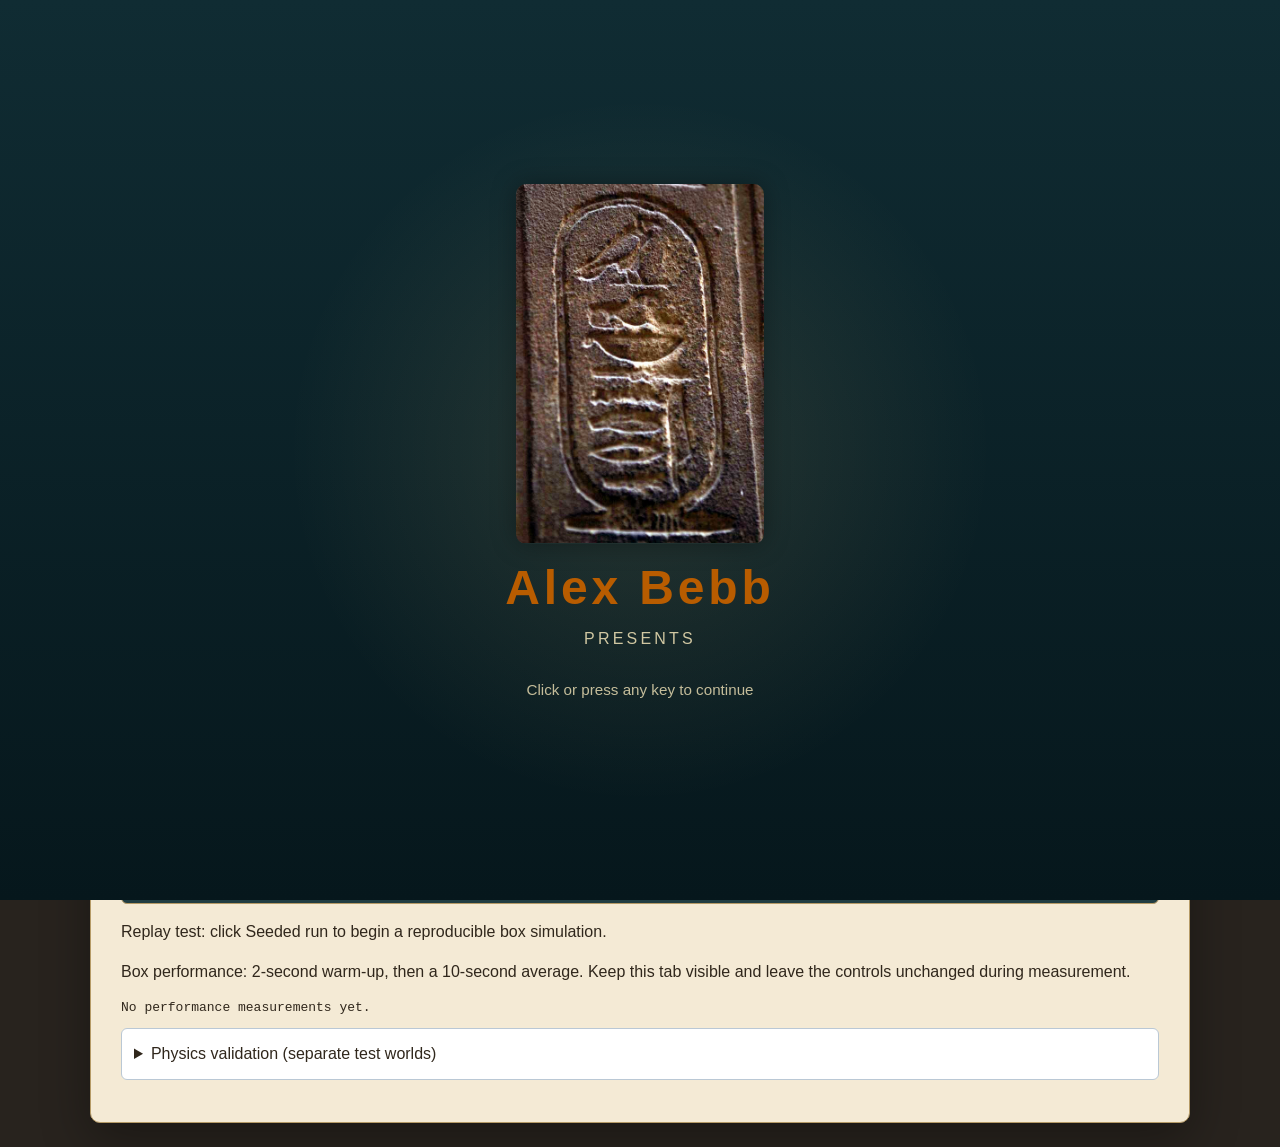
==== commit 9d8e2503: "feat: add interactive splash screen and main menu" ====
--- a/project/index.html
+++ b/project/index.html
@@ -8,6 +8,7 @@
     <link rel="icon" href="data:,">
     <link rel="stylesheet" href="./style.css">
     <link rel="stylesheet" href="./control-help.css">
+    <link rel="stylesheet" href="menu-ui.css">
 </head>
 
 <body>
@@ -291,8 +292,55 @@
 
     </main>
 
+    <!-- Splash screen and main menu -->
+    <div id="ui-overlay-root">
+        <section id="splash-screen" class="ui-screen active" aria-label="Splash screen">
+
+            <div class="splash-content">
+                <img id="splash-cartouche" src="./assets/alexander-cartouche.jpg"
+                    alt="Cartouche of Alexander the Great">
+
+                <h1 class="splash-title">Alex Bebb</h1>
+                <p class="splash-subtitle">presents</p>
+                <p class="splash-continue">
+                    Click or press any key to continue
+                </p>
+            </div>
+        </section>
+
+        <section id="main-menu" class="ui-screen" aria-label="Main menu">
+
+            <div class="menu-panel">
+                <h1 class="menu-title">The Burial Shaft</h1>
+                <p class="menu-subtitle">
+                    An interactive mechanics game
+                </p>
+
+                <div class="menu-buttons">
+                    <button id="play-button" class="menu-button">
+                        Play
+                    </button>
+
+                    <button id="level-select-button" class="menu-button" disabled>
+                        Level Select
+                    </button>
+
+                    <button id="instructions-button" class="menu-button" disabled>
+                        Instructions
+                    </button>
+
+                    <button id="physics-lab-button" class="menu-button" disabled>
+                        Physics Lab
+                    </button>
+                </div>
+            </div>
+        </section>
+    </div>
+
+
     <script type="module" src="./main.js"></script>
     <script type="module" src="./control-help.js"></script>
+    <script src="./menu-ui.js"></script>
 </body>
 
 </html>
--- a/project/style.css
+++ b/project/style.css
@@ -1167,7 +1167,7 @@
   min-width: 0;
 }
 
-#gameMenu > .lift-level-controls {
+#gameMenu>.lift-level-controls {
   margin: 12px 0 20px;
   padding: 12px;
   border: 1px solid #b59a66;
@@ -1294,4 +1294,413 @@
 
 .game-debug-panel.energy-alert {
   border-color: #c62828;
+}
+
+/* Lift buttons sit above the existing corner controls. */
+.game-area.game-area:is(:fullscreen, .is-expanded) .game-corner .vertical-move {
+  position: absolute;
+  bottom: calc(100% + 8px);
+}
+
+.game-area:is(:fullscreen, .is-expanded) .game-corner-left .vertical-move {
+  left: 0;
+}
+
+.game-area:is(:fullscreen, .is-expanded) .game-corner-right .vertical-move {
+  right: 0;
+}
+
+/* One panel: support slider, rope slider, then rope feedback. */
+.game-area #gameSliderPanel {
+  position: absolute;
+  z-index: 7;
+  inset: auto;
+  left: 50%;
+  bottom: max(8px, env(safe-area-inset-bottom, 0px));
+  transform: translateX(-50%);
+  box-sizing: border-box;
+  width: min(440px, calc(100% - 240px));
+  max-width: none;
+  height: auto;
+  display: flex;
+  flex-direction: column;
+  gap: 4px;
+  margin: 0;
+  padding: 8px 10px;
+  background: #203d42;
+  color: #f6e7be;
+  border: 1px solid #b59a66;
+  border-radius: 8px;
+  box-shadow: 0 3px 12px #0005;
+  pointer-events: auto;
+}
+
+/* Override the older fullscreen positioning of individual sliders. */
+.game-area #gameSliderPanel>.game-support-control,
+.game-area #gameSliderPanel>.rope-length-control {
+  position: static;
+  inset: auto;
+  transform: none;
+  box-sizing: border-box;
+  display: grid;
+  grid-template-columns: 90px minmax(0, 1fr) 55px;
+  align-items: center;
+  gap: 6px;
+  width: 100%;
+  max-width: none;
+  margin: 0;
+  padding: 0;
+  background: transparent;
+  border: 0;
+  border-radius: 0;
+  box-shadow: none;
+  font: 12px Arial, sans-serif;
+  pointer-events: auto;
+}
+
+.game-area #gameSliderPanel label input {
+  box-sizing: border-box;
+  width: 100%;
+  min-width: 0;
+  min-height: 32px;
+  margin: 0;
+  accent-color: #d6b56e;
+}
+
+.game-area #gameSliderPanel label output {
+  min-width: 0;
+  white-space: nowrap;
+  text-align: right;
+  font-variant-numeric: tabular-nums;
+}
+
+.game-area #gameSliderPanel>.rope-feedback {
+  position: static;
+  inset: auto;
+  transform: none;
+  width: auto;
+  max-width: none;
+  margin: 0;
+  padding: 2px 0 0;
+  background: transparent;
+  color: #f6e7be;
+  font: 12px Arial, sans-serif;
+  text-align: center;
+  pointer-events: none;
+}
+
+.game-area #gameSliderPanel[hidden],
+.game-area #gameSliderPanel>[hidden] {
+  display: none;
+}
+
+/* Upright phones: full-width panel, touch buttons above it. */
+@media (orientation: portrait) {
+  .game-area.touch-layout #gameSliderPanel {
+    width: calc(100% - 24px);
+    max-width: 440px;
+  }
+
+  .game-area.game-area.touch-layout .game-corner {
+    bottom: calc(max(8px, env(safe-area-inset-bottom, 0px)) + var(--slider-panel-height, 120px) + 8px);
+  }
+}
+
+/* Leave space beside the central panel for Menu and Controls. */
+.game-area #gameSliderPanel {
+  width: min(440px, calc(100% - 360px));
+}
+
+.game-area .game-navigation-corner {
+  position: absolute;
+  z-index: 8;
+  left: max(8px, env(safe-area-inset-left, 0px));
+  bottom: max(8px, env(safe-area-inset-bottom, 0px));
+  display: flex;
+  align-items: center;
+  gap: 6px;
+  pointer-events: auto;
+}
+
+.game-area .game-navigation-corner button,
+.game-area #gameSliderPanel .winch-gear-controls button {
+  min-height: 44px;
+  min-width: 44px;
+  padding: 6px 10px;
+  background: #203d42;
+  color: #f6e7be;
+  border: 1px solid #b59a66;
+  border-radius: 5px;
+  font-weight: bold;
+  touch-action: manipulation;
+}
+
+.game-area #gameSliderPanel .winch-gear-controls {
+  display: flex;
+  justify-content: center;
+  align-items: center;
+  gap: 8px;
+}
+
+.game-area #gameSliderPanel .winch-gear-controls output {
+  flex: 1;
+  text-align: center;
+  font: 12px Arial, sans-serif;
+}
+
+.game-area #gameSliderPanel .winch-gear-controls button:disabled {
+  opacity: 0.45;
+}
+
+/* Movement/zoom above the bottom navigation row. */
+.game-area.game-area .game-corner {
+  bottom: calc(max(8px, env(safe-area-inset-bottom, 0px)) + 52px);
+}
+
+/* Narrow screens need the panel and navigation in separate rows. */
+@media (orientation: portrait),
+(max-width: 600px) {
+  .game-area #gameSliderPanel {
+    width: calc(100% - 24px);
+    max-width: 440px;
+  }
+
+  .game-area .game-navigation-corner {
+    bottom: calc(max(8px, env(safe-area-inset-bottom, 0px)) + var(--slider-panel-height, 160px) + 8px);
+  }
+
+  .game-area.game-area.touch-layout .game-corner {
+    bottom: calc(max(8px, env(safe-area-inset-bottom, 0px)) + var(--slider-panel-height, 160px) + 60px);
+  }
+}
+
+/* Playback controls: always together at bottom right. */
+.game-area #gamePlaybackControls {
+  position: absolute;
+  z-index: 8;
+  inset: auto;
+  right: max(8px, env(safe-area-inset-right, 0px));
+  bottom: max(8px, env(safe-area-inset-bottom, 0px));
+  left: auto;
+  top: auto;
+  display: flex;
+  flex-wrap: nowrap;
+  justify-content: flex-end;
+  align-items: center;
+  gap: 6px;
+  width: auto;
+  height: auto;
+  margin: 0;
+  padding: 0;
+  transform: none;
+  pointer-events: auto;
+}
+
+.game-area #gamePlaybackControls>* {
+  flex: 0 0 auto;
+  margin: 0;
+}
+
+.game-area #gamePlaybackControls button {
+  min-height: 44px;
+  padding: 6px 10px;
+  background: #203d42;
+  color: #f6e7be;
+  border: 1px solid #b59a66;
+  border-radius: 5px;
+  font-weight: bold;
+}
+
+/* Responsive slider panel and banner controls. */
+.game-area #gameSliderPanel {
+  display: grid;
+  grid-template-columns: minmax(0, 1fr) 170px;
+  gap: 2px 10px;
+  width: min(620px, calc(100% - 360px));
+  padding: 6px 8px;
+}
+
+.game-area #gameSliderPanel>.game-support-control {
+  grid-column: 1;
+  grid-row: 1;
+}
+
+.game-area #gameSliderPanel>.rope-length-control {
+  grid-column: 1;
+  grid-row: 2;
+}
+
+.game-area #gameSliderPanel>:is(.game-support-control, .rope-length-control) {
+  grid-template-columns: 68px minmax(100px, 1fr) 48px;
+  gap: 4px;
+  font-size: 12px;
+  min-width: 0;
+}
+
+.game-area #gameSliderPanel label input {
+  min-height: 32px;
+}
+
+.game-area #gameSliderPanel .winch-gear-controls {
+  grid-column: 2;
+  grid-row: 1;
+  gap: 4px;
+}
+
+.game-area #gameSliderPanel .winch-gear-controls output {
+  min-width: 0;
+  max-width: 100px;
+  font-size: 11px;
+  line-height: 1.2;
+}
+
+.game-area #gameSliderPanel .winch-gear-controls button {
+  min-width: 32px;
+  min-height: 32px;
+  padding: 2px 6px;
+}
+
+.game-area #gameSliderPanel>.rope-feedback {
+  grid-column: 2;
+  grid-row: 2;
+  padding: 0;
+  font-size: 11px;
+}
+
+.game-area .game-navigation-corner {
+  bottom: max(8px, env(safe-area-inset-bottom, 0px));
+}
+
+/* Narrow game areas: full-width sliders, then gears/tension. */
+.game-area.compact-game #gameSliderPanel {
+  width: min(440px, calc(100% - 16px));
+  grid-template-columns: minmax(0, 1fr) 100px;
+  gap: 2px 6px;
+}
+
+.game-area.compact-game #gameSliderPanel>label {
+  grid-column: 1 / -1;
+}
+
+.game-area.compact-game #gameSliderPanel .winch-gear-controls {
+  grid-column: 1;
+  grid-row: 3;
+}
+
+.game-area.compact-game #gameSliderPanel>.rope-feedback {
+  grid-column: 2;
+  grid-row: 3;
+}
+
+.game-area.compact-game .game-navigation-corner,
+.game-area.compact-game #gamePlaybackControls {
+  bottom: calc(max(8px, env(safe-area-inset-bottom, 0px)) + var(--slider-panel-height, 140px) + 8px);
+}
+
+.game-area.compact-game.touch-layout .game-corner {
+  bottom: calc(max(8px, env(safe-area-inset-bottom, 0px)) + var(--slider-panel-height, 140px) + 60px);
+}
+
+/* The renderer measures this element to draw the teal banner. */
+.game-area #gameBannerSize {
+  display: block;
+  position: absolute;
+  inset: 0 0 auto;
+  height: calc(64px + env(safe-area-inset-top, 0px));
+  padding-top: env(safe-area-inset-top, 0px);
+  box-sizing: border-box;
+  pointer-events: none;
+}
+
+.game-area #gameChamberBadge {
+  top: calc(8px + env(safe-area-inset-top, 0px));
+  left: max(8px, env(safe-area-inset-left, 0px));
+  max-width: calc(50% - 100px);
+  box-sizing: border-box;
+}
+
+.game-area #gameViewControls {
+  top: calc(8px + env(safe-area-inset-top, 0px));
+  right: max(8px, env(safe-area-inset-right, 0px));
+  left: auto;
+  bottom: auto;
+  display: flex;
+  flex-wrap: nowrap;
+  width: auto;
+  gap: 6px;
+}
+
+.game-area #gameViewControls button {
+  position: static;
+  min-height: 44px;
+  margin: 0;
+  padding: 6px 10px;
+  box-sizing: border-box;
+}
+
+.game-area.compact-game #gameBannerSize {
+  height: calc(116px + env(safe-area-inset-top, 0px));
+}
+
+.game-area.compact-game #gameChamberBadge {
+  max-width: calc(100% - 148px);
+}
+
+.game-area.compact-game #gameViewControls {
+  flex-direction: column;
+  width: 124px;
+}
+
+@media (pointer: coarse) {
+  .game-area #gameSliderPanel label input {
+    min-height: 44px;
+  }
+
+  .game-area #gameSliderPanel .winch-gear-controls button {
+    min-width: 44px;
+    min-height: 44px;
+  }
+}
+
+.game-area #gameSliderPanel[hidden],
+.game-area #gameSliderPanel>[hidden],
+.game-area #gameChamberBadge[hidden] {
+  display: none;
+}
+
+#pageDiagnostics,
+#pageEnergyGraph {
+  margin: 8px 0;
+  padding: 10px 12px;
+  border: 1px solid #b59a66;
+  border-radius: 6px;
+  background: #203d42;
+  color: #f6e7be;
+}
+
+#pageDiagnostics>summary,
+#pageEnergyGraph>summary {
+  cursor: pointer;
+  font-weight: bold;
+}
+
+#pageDiagnostics #textDiagnostics {
+  margin: 10px 0 0;
+  padding: 0;
+  background: transparent;
+  color: inherit;
+  font: 12px/1.5 monospace;
+  overflow-wrap: anywhere;
+}
+
+#pageEnergyCanvas {
+  display: block;
+  width: 100%;
+  max-width: none;
+  height: 180px;
+  margin-top: 10px;
+}
+
+#pageEnergySummary {
+  font-size: 12px;
 }
--- a/project/menu-ui.css
+++ b/project/menu-ui.css
@@ -0,0 +1,209 @@
+/* =========================================================
+   THE BURIAL SHAFT — Splash Screen and Main Menu
+   ========================================================= */
+
+/* Full-window overlay */
+#ui-overlay-root {
+    position: fixed;
+    inset: 0;
+    z-index: 3000;
+    pointer-events: none;
+    font-family: Arial, sans-serif;
+}
+
+.ui-screen {
+    position: absolute;
+    inset: 0;
+    display: none;
+    align-items: center;
+    justify-content: center;
+    pointer-events: auto;
+    box-sizing: border-box;
+    padding: 20px;
+}
+
+.ui-screen.active {
+    display: flex;
+}
+
+/* =========================================================
+   SPLASH SCREEN
+   ========================================================= */
+
+#splash-screen {
+    background:
+        radial-gradient(
+            circle at center,
+            rgba(255, 220, 140, 0.12),
+            transparent 45%
+        ),
+        linear-gradient(to bottom, #102c33, #06171c);
+
+    color: #f2e4b8;
+    text-align: center;
+}
+
+.splash-content {
+    display: flex;
+    flex-direction: column;
+    align-items: center;
+    gap: 0.75rem;
+    max-width: 100%;
+
+    opacity: 0;
+    transform: translateY(10px);
+    animation: splashFadeIn 1.2s ease forwards;
+}
+
+#splash-cartouche {
+    display: block;
+    max-width: min(340px, 75vw);
+    max-height: 40vh;
+    width: auto;
+    height: auto;
+    object-fit: contain;
+
+    border-radius: 10px;
+    box-shadow: 0 0 24px rgba(0, 0, 0, 0.35);
+}
+
+.splash-title {
+    margin: 0.25rem 0 0;
+    font-size: clamp(2rem, 5vw, 3rem);
+    letter-spacing: 0.08em;
+}
+
+.splash-subtitle {
+    margin: 0;
+    font-size: 1rem;
+    text-transform: uppercase;
+    letter-spacing: 0.2em;
+    opacity: 0.85;
+}
+
+.splash-continue {
+    margin-top: 1rem;
+    font-size: 0.95rem;
+    opacity: 0.8;
+    animation: pulseText 1.8s ease-in-out infinite;
+}
+
+/* =========================================================
+   MAIN MENU
+   ========================================================= */
+
+#main-menu {
+    background:
+        radial-gradient(
+            circle at center,
+            rgba(255, 215, 120, 0.1),
+            transparent 55%
+        ),
+        linear-gradient(to bottom, #102c33, #06171c);
+
+    color: #f2e4b8;
+    text-align: center;
+}
+
+.menu-panel {
+    box-sizing: border-box;
+    background: rgba(16, 44, 51, 0.9);
+    border: 2px solid #c8a96b;
+    border-radius: 18px;
+    padding: 2rem;
+    width: min(92vw, 460px);
+    max-height: 90vh;
+    overflow-y: auto;
+
+    box-shadow: 0 12px 40px rgba(0, 0, 0, 0.35);
+}
+
+.menu-title {
+    margin: 0 0 0.5rem;
+    font-size: clamp(2rem, 5vw, 3.2rem);
+    letter-spacing: 0.05em;
+}
+
+.menu-subtitle {
+    margin: 0 0 1.5rem;
+    font-size: 1rem;
+    opacity: 0.85;
+}
+
+.menu-buttons {
+    display: flex;
+    flex-direction: column;
+    gap: 0.9rem;
+}
+
+.menu-button {
+    background: #20464e;
+    color: #f2e4b8;
+    border: 2px solid #c8a96b;
+    border-radius: 12px;
+    padding: 0.9rem 1rem;
+    font-size: 1rem;
+    font-weight: 600;
+    cursor: pointer;
+
+    transition:
+        transform 0.15s ease,
+        background 0.15s ease,
+        opacity 0.15s ease;
+}
+
+.menu-button:hover:not(:disabled),
+.menu-button:focus-visible:not(:disabled) {
+    background: #2a5a64;
+    transform: translateY(-2px);
+}
+
+.menu-button:disabled {
+    opacity: 0.45;
+    cursor: not-allowed;
+}
+
+/* Hide the UI overlay when gameplay begins */
+.ui-hidden {
+    display: none !important;
+}
+
+/* =========================================================
+   ANIMATIONS
+   ========================================================= */
+
+@keyframes splashFadeIn {
+    from {
+        opacity: 0;
+        transform: translateY(14px);
+    }
+
+    to {
+        opacity: 1;
+        transform: translateY(0);
+    }
+}
+
+@keyframes pulseText {
+    0%, 100% {
+        opacity: 0.45;
+    }
+
+    50% {
+        opacity: 0.95;
+    }
+}
+
+/* Respect reduced-motion preferences */
+@media (prefers-reduced-motion: reduce) {
+    .splash-content,
+    .splash-continue {
+        animation: none;
+        opacity: 1;
+        transform: none;
+    }
+
+    .menu-button {
+        transition: none;
+    }
+}
